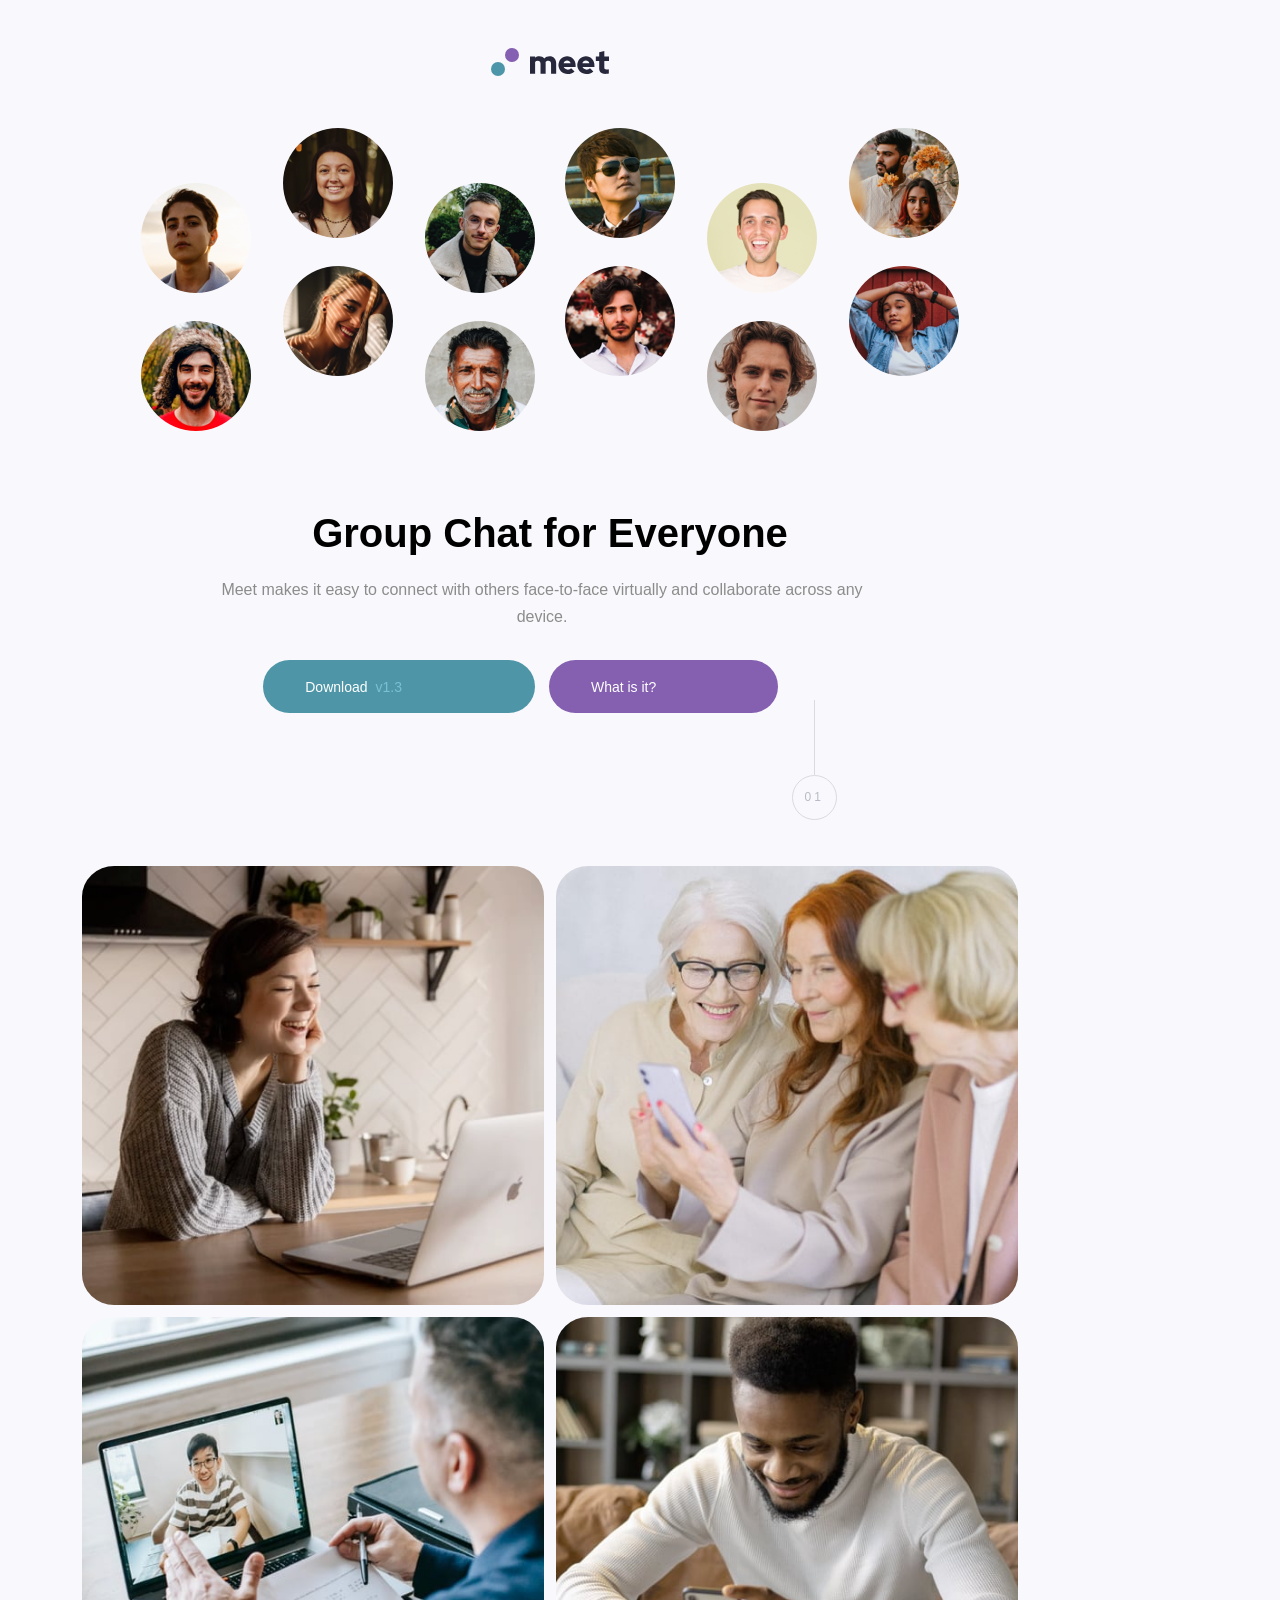
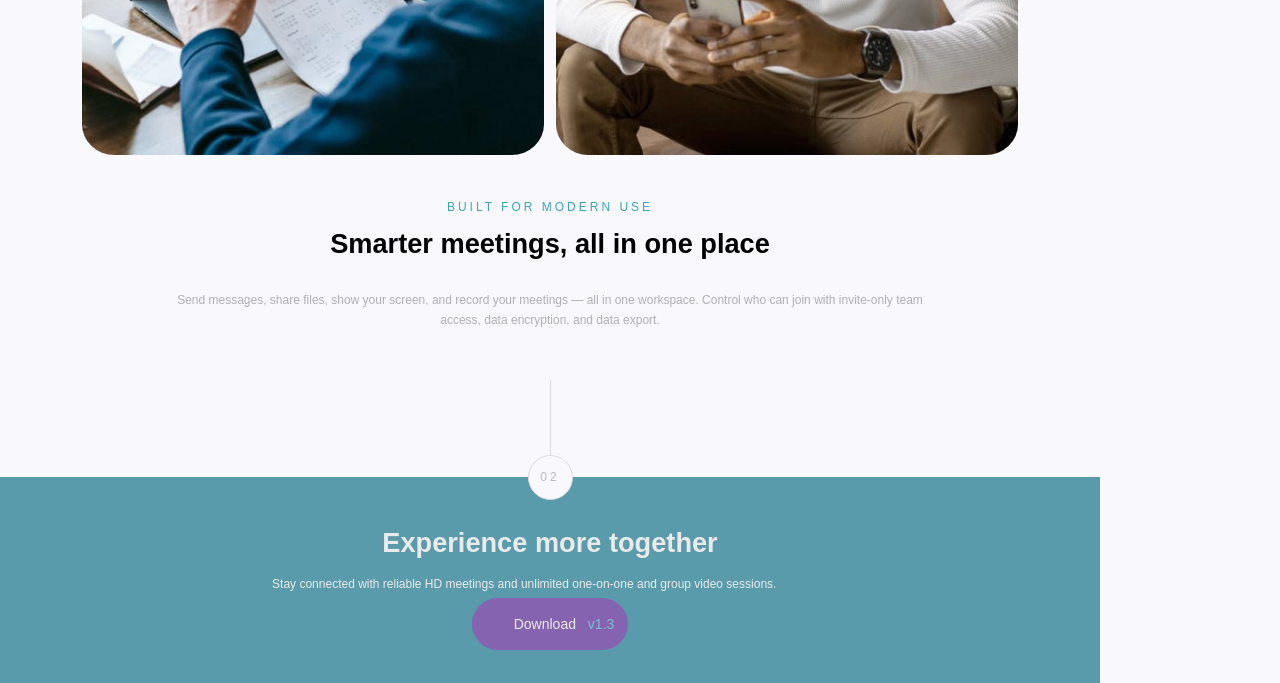
==== index.html @ 3c076b36 "Completed Page 1 of the Tablet design" ====
<!DOCTYPE html>
<html lang="en">
<head>
  <meta charset="UTF-8">
  <meta name="viewport" content="width=device-width, initial-scale=1.0">
  <link rel="icon" type="image/png" sizes="32x32" href="./assets/favicon-32x32.png">
  <link rel="stylesheet" href="style.css">
  <title>Frontend Mentor | Meet landing page</title>
</head>
<body>
  <div class="container">
      <header class="hero">
        <div class="hero-logo">
            <img src="assets/logo.svg"  alt="logo">
        </div>
        <div class="hero-imgs">
          <img src="assets/desktop/image-hero-left.png" class="hero-img" alt="hero">
          <img src="assets/desktop/image-hero-right.png" class="hero-img" alt="hero">
        </div>
      </header>
      <main>
        <section class="page-1">
            <h1 class="page-1-title center-text">Group Chat for Everyone</h1>
            <p class="page-1-text center-text">Meet makes it easy to connect with others face-to-face virtually and collaborate across any device.</p>    
            <div class="btn">
                <a href="#" class="btn-download btn-style">Download<span class="version">v1.3</span></a>
                <a href="#" class="btn-what-is-it btn-style">What is it?</a>
                <div class="vertical-line-align">
                    <div class="vertical-line">
                </div>
                <div>
                    <p class="page-marker center-text page-marker--modify">01</p>
                </div>
            </div>
        </section>
        <section class="page-2">
          <img src="assets/desktop/image-woman-in-videocall.jpg" class="page-2__img" alt="woman videocall">
          <img src="assets/desktop/image-women-videochatting.jpg" class="page-2__img" alt="women videocall">
          <img src="assets/desktop/image-men-in-meeting.jpg" class="page-2__img" alt="men meeting">
          <img src="assets/desktop/image-man-texting.jpg" class="page-2__img" alt="man texting">
          <div class="page-2-ad-text">
              <p>Built for modern use</p>
              <h1 class="page-2__h1--modify center-text">Smarter meetings, all in one place</h1>
              <p class="page-2__p--modify center-text">Send messages, share files, show your screen, and record your meetings — all in one 
                workspace. Control who can join with invite-only team access, data encryption, and data export.</p>
              <div class="vertical-line-align">
                  <div class="vertical-line"></div>
                  <p class="page-marker center-text page-marker--modify page-marker--modify-overlay">02</p>
              </div>
          </div>
        </section>  
        <section class="page-3-style center-text">
          <h1 class="page-3__h1--modify">Experience more together</h1>
          <p class="page-3__p--modify">
            Stay connected with reliable HD meetings and unlimited one-on-one and group video sessions.</p>
          <a href="#" class="page-3__btn-download--modify btn-style">Download <span class="version">v1.3</span></a>
        </section>
      </main>
  </div>
</body>
</html>
---- style.css ----
* {
	 margin: 0;
	 padding: 0;
	 box-sizing: border-box;
 }

 html {
	 font-family: "Arial", sans-serif;
 }

 body {
	 background-color: hsl(260, 33%, 98%);
	 color: hsl(240, 5%, 70%);
 }

 h1 {
	 color: black;
	 font-size: 1.7rem;
 }

 p {
	 font-size: 12px;
	 line-height: 1.7;
	 letter-spacing: 1.2px;
 }

 .container {
	 max-width: 1100px;
 }

  .hero {
	 display: flex;
	 flex-direction: column;
	 align-items: center;
	 gap: 3rem;
  }

 .hero-logo {
	 max-width: 100%;
	 height: auto;
	 display: block;
	 margin-top: 3rem;
 }

 .hero-imgs {
	 display: flex;
	 justify-content: center;
	 gap: 30px;
 }

 .hero-img {
	 width: 60%;
	 height: auto;
 }

 main {
	 display: flex;
	 flex-direction: column;
	 justify-content: space-evenly;
 }

 .page-1 {
	 display: flex;
	 flex-direction: column;
	 justify-content: center;
	 align-items: center;
	 gap: 20px;
 }   

 .page-1-title {
	 width: 55%;
	 padding-top: 35px;
 }

 .page-1-text {
	 width: 78%;
	 padding-left: 10px;
	 text-transform: none;
	 margin: 0;
	 color: hsl(0, 0%, 55%);
	 letter-spacing: 0;
 }

 .page-1 a {
	 color: hsl(0, 0%, 100%);
 }

 .btn {
	 width: 45%;
	 display: flex;
	 flex-direction: column;
 }

 .btn-download {
	 background-color: #4e96a7;
	 margin-bottom: 15px;
 }

 .version {
	 color: #79c0d5;
	 padding-left: 8px;
 }

 .btn-what-is-it {
	 width: 80%;
	 background: #855fb0;
	 /* margin: 0 auto; */
 }

 .vertical-line-align {
	 display: flex;
	 flex-direction: column;
	 justify-content: center;
	 align-items: center;
 }

 .vertical-line {
	 border-left: 1px solid hsl(260, 4%, 86%);
	 height: 75px;
	 margin-top: 40px;
 }

 .page-marker {
	 width: 45px;
	 height: 45px;
	 border: 1px solid hsl(260, 4%, 86%);
	 border-radius: 50%;
	 padding: 11px;
	 margin-top: 0;
	 margin-bottom: 1rem;
 }

 .page-marker--modify {
	 color: hsl(235, 10%, 75%);
 }

 .page-marker--modify-overlay {
	 top: -20px;
	 z-index: 10; 
	 background-color: hsl(255, 40%, 98%);    
 }

 .page-2 {
	 display: flex;
	 flex-direction: row;
	 flex-wrap: wrap;
	 justify-content: center;
	 gap: 12px;
 }

 .page-2__img {
	 width: 42%;
	 height: 42%;
	 border-radius: 7%;
 }

.page-2-ad-text {
	 display: flex;
	 flex-direction: column;
	 justify-content: center;
	 align-items: center;
	 gap: 10px;
}

.page-2__h1--modify, .page-3__h1--modify {
    width: 80%;
    font-weight: 900;
    text-transform: none;
    letter-spacing: 0;
}

 .page-2, p {
	 margin-top: 30px;
	 letter-spacing: 3px;
	 text-transform: uppercase;
	 color: hsl(194, 52%, 50%);
 }

 .page-2__p--modify {
	 width: 80%;
	 margin-top: 20px;
	 color: hsl(240, 5%, 70%);
	 letter-spacing: 0;
	 text-transform: none;
 }

 .page-3-style {
	 background-color: hsl(192, 33%, 51%);
	 color: hsl(260, 4%, 86%);
     padding: 50px 35px;
	 margin-top: -39px;
	 position: relative;
 }

 .page-3__h1--modify, .page-3__p--modify {
	 color: hsl(260, 4%, 92%);
 }

 .page-3__h1--modify {
    width: 100%;
 }

 .page-3__p--modify {
    margin-top: 0;
    width: 95%;
    text-transform: none;
    letter-spacing: 0;
    padding-top: 15px;
    padding-bottom: 20px;
 }

 .page-3__btn-download--modify {
	 width: 49%;
	 background-color: hsl(267, 33%, 54%);
	 margin-bottom: 40px;
	 color: hsl(260, 4%, 92%);
	 font-size: .60rem;
     padding: 8px 14px;
}


/*Utility class for centering text.*/

.center-text {
    text-align: center;
}


/*Utility class for styling the button.*/

.btn-style {
    padding-left: 3em;
    padding-top: 1.3em;
    padding-bottom: 1.3em;
    text-decoration: none;
    border-radius: 999em;
    font-size: .6rem;
}

/*Media Queries*/

@media (min-width: 780px) {
    .page-1 {
        
    }

    .page-1-title {
        font-size: 2.5rem;
        padding-top: 80px;
    }

    .page-1-text {
        font-size: 16px;
        padding-left: 6rem;
        padding-right: 7rem;
    }

    .btn {
        flex-direction: row;
        align-items: flex-start;
        gap: 14px;
        justify-content: center;
        padding-top: 10px;
        width: 65%;
    }

    .btn-download {
        width: 38%;
    }

    .btn-what-is-it {
        width: 32%;
    }

    .btn-style {
        font-size: 14px;
        padding-right: 14px;
    }

    

}
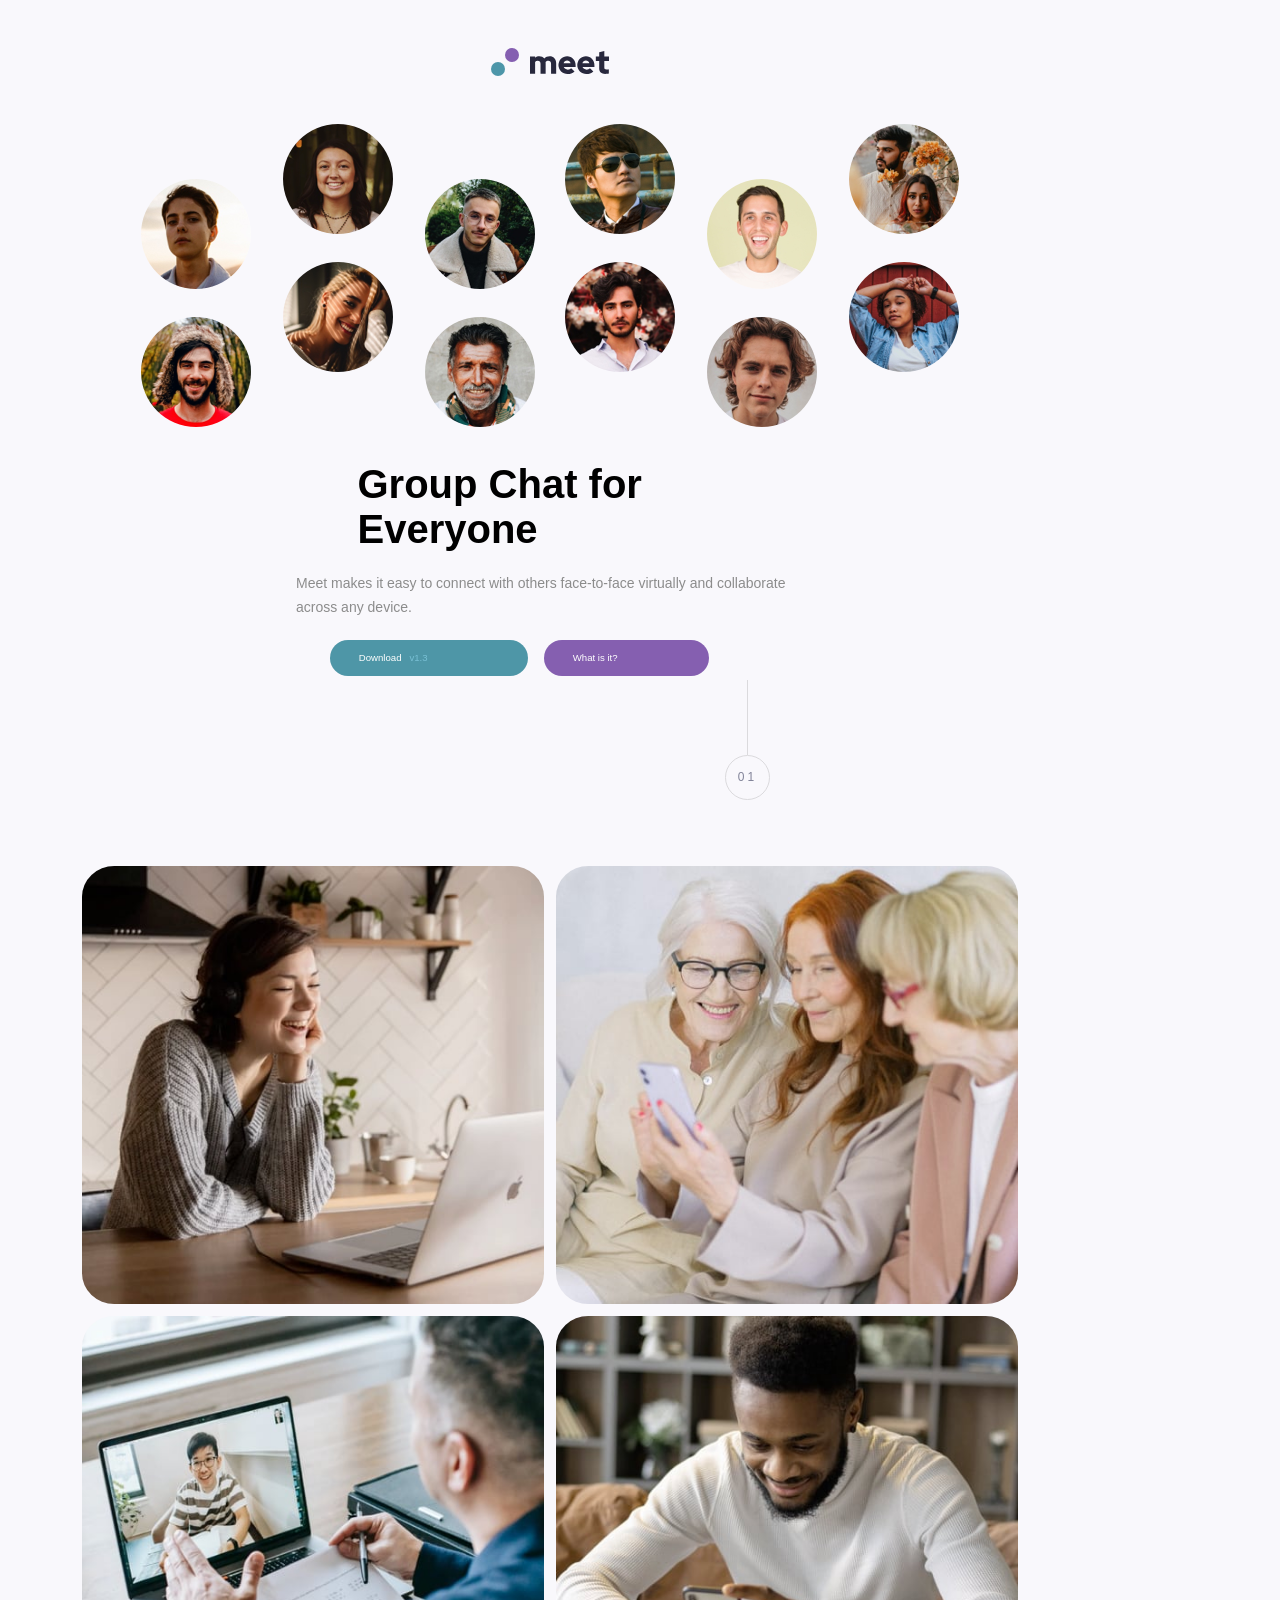
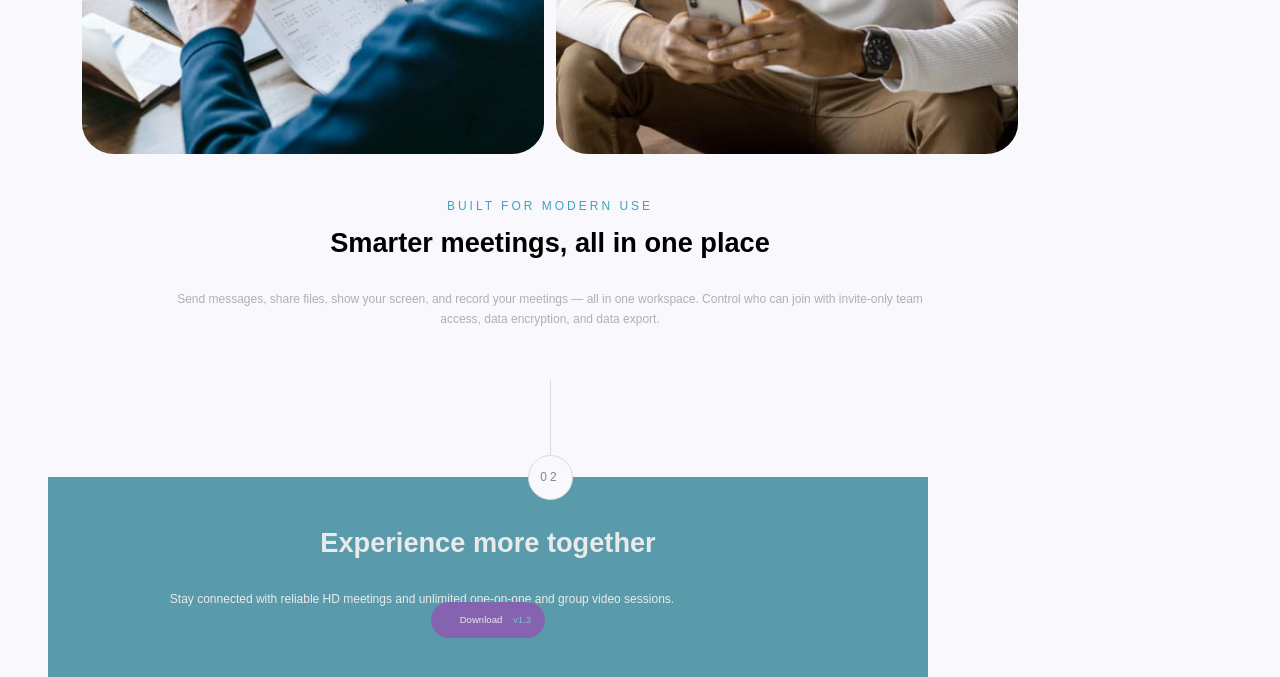
==== commit d095b96e: "Rename index-grid-version.html to index.html" ====
--- a/index.html
+++ b/index.html
@@ -4,7 +4,7 @@
   <meta charset="UTF-8">
   <meta name="viewport" content="width=device-width, initial-scale=1.0">
   <link rel="icon" type="image/png" sizes="32x32" href="./assets/favicon-32x32.png">
-  <link rel="stylesheet" href="style.css">
+  <link rel="stylesheet" href="style-grid-version.css">
   <title>Frontend Mentor | Meet landing page</title>
 </head>
 <body>
@@ -20,17 +20,18 @@
       </header>
       <main>
         <section class="page-1">
-            <h1 class="page-1-title center-text">Group Chat for Everyone</h1>
-            <p class="page-1-text center-text">Meet makes it easy to connect with others face-to-face virtually and collaborate across any device.</p>    
+            <h1 class="page-1-title">Group Chat for Everyone</h1>
+            <p class="page-1-text">Meet makes it easy to connect with others face-to-face virtually and collaborate across any device.</p>    
             <div class="btn">
                 <a href="#" class="btn-download btn-style">Download<span class="version">v1.3</span></a>
                 <a href="#" class="btn-what-is-it btn-style">What is it?</a>
                 <div class="vertical-line-align">
                     <div class="vertical-line">
+                    
                 </div>
-                <div>
+                <div> 
                     <p class="page-marker center-text page-marker--modify">01</p>
-                </div>
+                </div> 
             </div>
         </section>
         <section class="page-2">
@@ -58,4 +59,4 @@
       </main>
   </div>
 </body>
-</html>+</html>
--- a/style-grid-version.css
+++ b/style-grid-version.css
@@ -0,0 +1,309 @@
+* {
+  margin: 0;
+  padding: 0;
+  box-sizing: border-box;
+}
+
+html {
+  font-family: "Arial", sans-serif;
+}
+
+body {
+  height: 100%;
+  background-color: hsl(260, 33%, 98%);
+  color: hsl(240, 5%, 70%);
+}
+
+h1 {
+  color: black;
+  font-size: 1.7rem;
+}
+
+p {
+  font-size: 12px;
+  line-height: 1.7;
+  letter-spacing: 1.2px;
+}
+
+.container {
+  max-width: 1100px;
+}
+
+.hero {
+  display: flex;
+  flex-direction: column;
+  align-items: center;
+  gap: 3rem;
+}
+
+.hero-logo {
+  max-width: 100%;
+  height: auto;
+  display: block;
+  margin-top: 3rem;
+}
+
+.hero-imgs {
+  display: flex;
+  justify-content: center;
+  gap: 30px;
+}
+
+.hero-img {
+  width: 60%;
+  height: auto;
+}
+
+main {
+  display: flex;
+  flex-direction: column;
+  justify-content: space-evenly;
+}
+
+.page-1 {
+  display: flex;
+  flex-direction: column;
+  justify-content: center;
+  align-items: center;
+  gap: 20px;
+}
+
+.page-1-title {
+  width: 55%;
+  padding-top: 35px;
+}
+
+.page-1-text {
+  width: 78%;
+  padding-left: 10px;
+  text-transform: none;
+  margin: 0;
+  color: hsl(0, 0%, 55%);
+  letter-spacing: 0;
+}
+
+.page-1 a {
+  color: hsl(0, 0%, 100%);
+}
+
+.btn {
+  width: 45%;
+  display: flex;
+  flex-direction: column;
+}
+
+.btn-download {
+  background-color: #4e96a7;
+  margin-bottom: 15px;
+}
+
+.version {
+  color: #79c0d5;
+  padding-left: 8px;
+}
+
+.btn-what-is-it {
+  width: 80%;
+  background: #855fb0;
+}
+
+.vertical-line-align {
+  display: flex;
+  flex-direction: column;
+  justify-content: center;
+  align-items: center;
+}
+
+.vertical-line {
+  border-left: 1px solid hsl(260, 4%, 86%);
+  height: 75px;
+  margin-top: 40px;
+}
+
+.page-marker {
+  width: 45px;
+  height: 45px;
+  border: 1px solid hsl(260, 4%, 86%);
+  border-radius: 50%;
+  padding: 11px;
+  margin-top: 0;
+  margin-bottom: 1rem;
+}
+
+.page-marker--modify {
+  color: hsl(235, 10%, 55%);
+}
+
+.page-marker--modify-overlay {
+  top: -20px;
+  z-index: 10;
+  background-color: hsl(255, 40%, 98%);
+}
+
+.page-2 {
+  display: flex;
+  flex-direction: row;
+  flex-wrap: wrap;
+  justify-content: center;
+  gap: 12px;
+  min-height: 30vh;
+}
+
+.page-2__img {
+  width: 42%;
+  height: 42%;
+  border-radius: 7%;
+}
+
+.page-2-ad-text {
+  display: flex;
+  flex-direction: column;
+  justify-content: center;
+  align-items: center;
+  gap: 10px;
+}
+
+.page-2__h1--modify,
+.page-3__h1--modify {
+  width: 80%;
+  font-weight: 900;
+  text-transform: none;
+  letter-spacing: 0;
+}
+
+.page-2,
+p {
+  margin-top: 30px;
+  letter-spacing: 3px;
+  text-transform: uppercase;
+  color: hsl(194, 52%, 50%);
+}
+
+.page-2__p--modify {
+  width: 80%;
+  margin-top: 20px;
+  color: hsl(240, 5%, 70%);
+  letter-spacing: 0;
+  text-transform: none;
+}
+
+.page-3-style {
+  background-color: hsl(192, 33%, 51%);
+  color: hsl(260, 4%, 86%);
+  padding: 50px 35px;
+  margin-top: -39px;
+  margin-left: 48px;
+  position: relative;
+  width: 80%;
+  min-height: 12vh;
+}
+
+.page-3__h1--modify,
+.page-3__p--modify {
+  color: hsl(260, 4%, 92%);
+}
+
+.page-3__h1--modify {
+  width: 100%;
+}
+
+.page-3__p--modify {
+  margin-top: 0;
+  width: 80%;
+  text-transform: none;
+  letter-spacing: 0;
+  padding-left: 30px;
+  padding-top: 30px;
+
+}
+
+.page-3__btn-download--modify {
+  width: 49%;
+  background-color: hsl(267, 33%, 54%);
+  margin-bottom: 40px;
+  color: hsl(260, 4%, 92%);
+  font-size: .60rem;
+  padding: 8px 14px;
+}
+
+/*Utility class for centering text.*/
+
+.center-text {
+  text-align: center;
+}
+
+/*Utility class for styling the button.*/
+
+.btn-style {
+  padding-left: 3em;
+  padding-top: 1.3em;
+  padding-bottom: 1.3em;
+  text-decoration: none;
+  border-radius: 999em;
+  font-size: .6rem;
+}
+
+/*Media Queries*/
+
+@media (min-width: 708px) {
+  header {
+    display: grid;
+    grid-template-columns: 1fr;
+    grid-template-rows: 1fr 1fr;
+  }
+
+  .hero-logo {
+    display: flex;
+    align-items: center;
+    justify-content: center;
+  }
+
+  /* .hero-imgs { */
+    display: flex;
+    justify-content: center;
+    overflow: hidden;
+  }
+
+  .page-1 {
+    display: grid;
+    grid-template-columns: 1fr;
+    grid-template-rows: auto auto auto auto;
+    place-items: center;
+  }
+
+  .page-1-title {
+    width: 35%;
+    font-size: 2.5rem;
+  }
+
+  .page-1-text {
+    width: 48%;
+    place-self: center;
+    font-size: 14px;
+  }
+
+  .btn {
+    width: 100%;
+    display: flex;
+    flex-direction: row;
+    /* flex-wrap: wrap; */
+    justify-content: center;
+    align-items: flex-start;
+    gap: 16px;
+  }
+
+  .btn-download {
+    width: 18%;
+  }
+
+  .btn-what-is-it {
+    width: 15%;
+    align-items: flex-start;
+  }
+
+  .vertical-line-align {
+    
+  }
+
+
+}
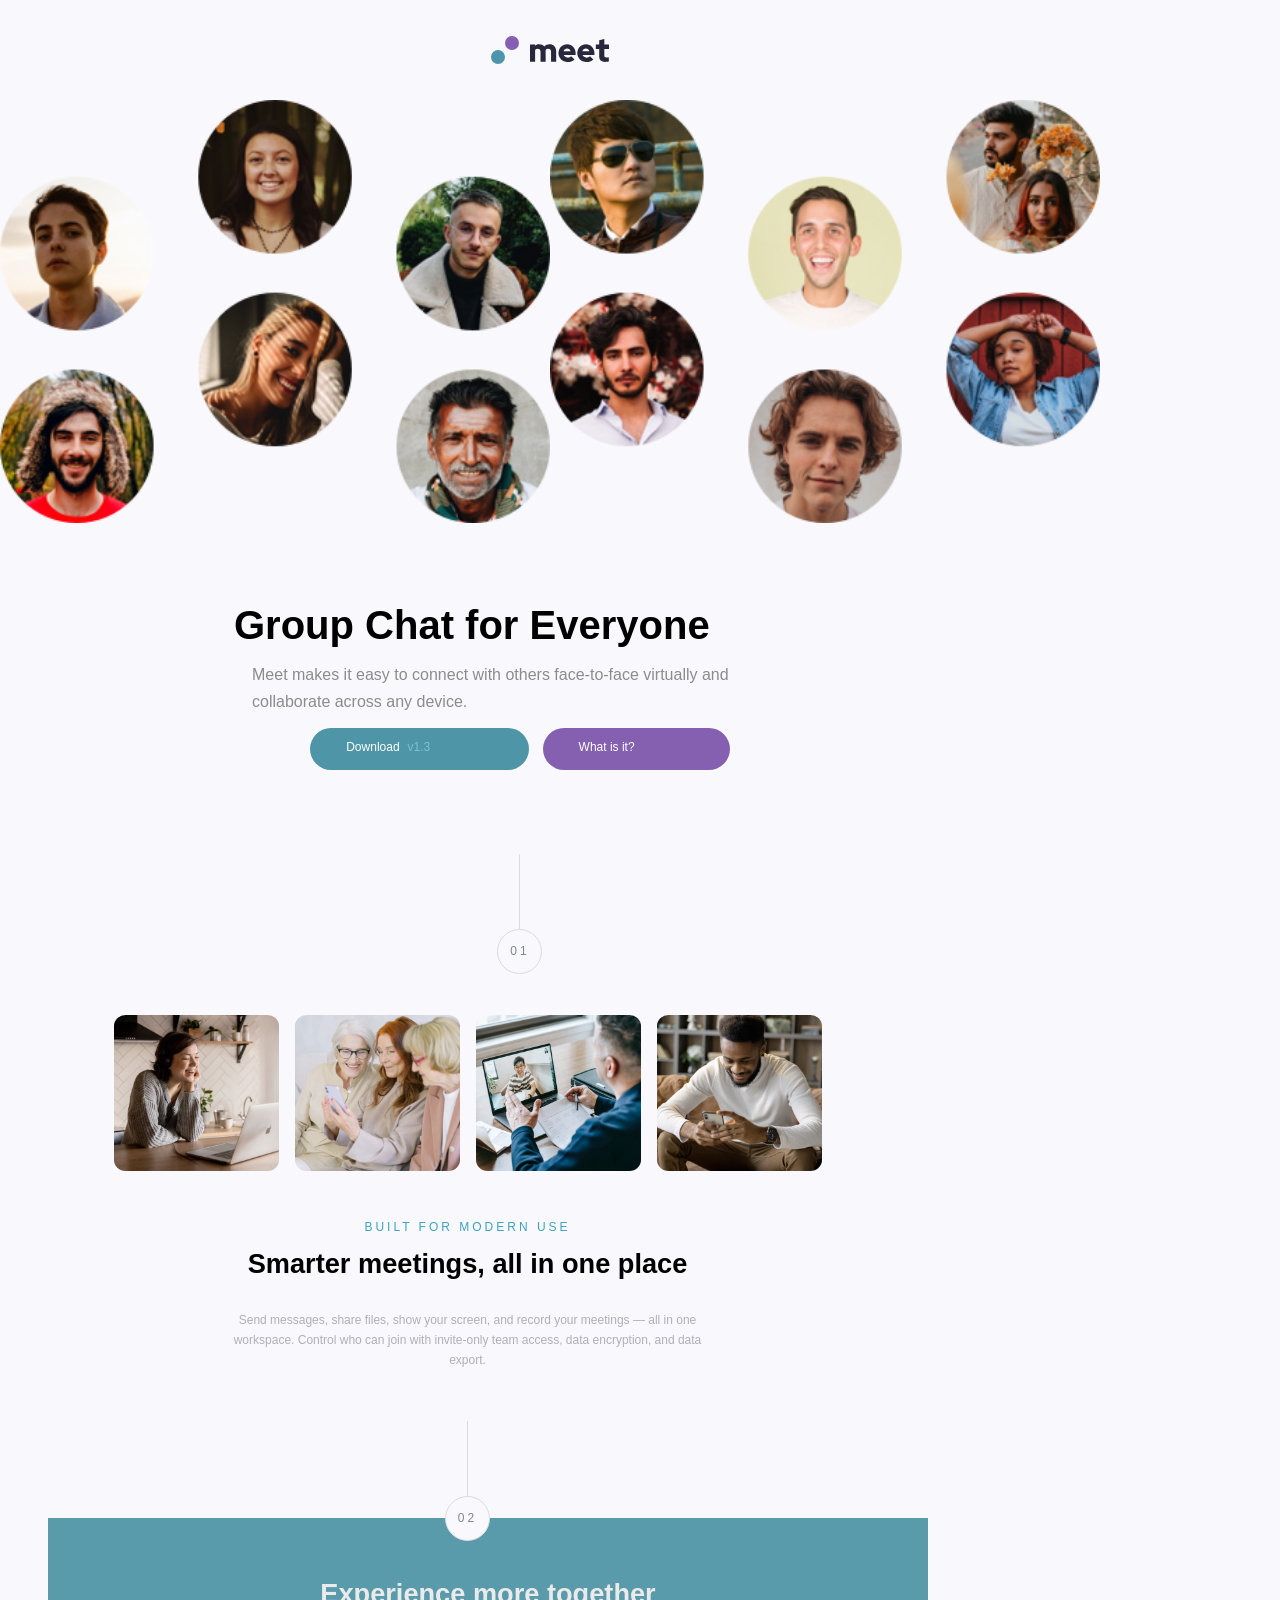
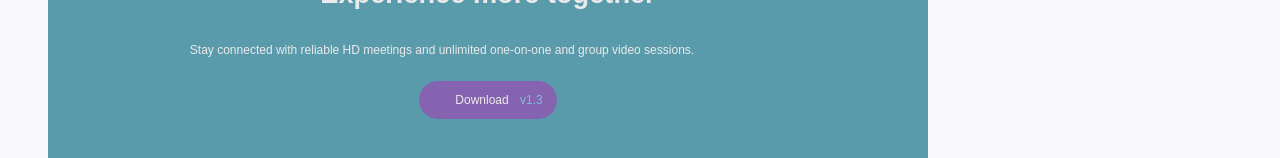
==== commit b614ef51: "Changed the link to style.css" ====
--- a/index.html
+++ b/index.html
@@ -4,7 +4,7 @@
   <meta charset="UTF-8">
   <meta name="viewport" content="width=device-width, initial-scale=1.0">
   <link rel="icon" type="image/png" sizes="32x32" href="./assets/favicon-32x32.png">
-  <link rel="stylesheet" href="style-grid-version.css">
+  <link rel="stylesheet" href="style.css">
   <title>Frontend Mentor | Meet landing page</title>
 </head>
 <body>
--- a/style.css
+++ b/style.css
@@ -0,0 +1,329 @@
+* {
+  margin: 0;
+  padding: 0;
+  box-sizing: border-box;
+}
+
+html {
+  font-family: "Arial", sans-serif;
+}
+
+body {
+  height: 100%;
+  background-color: hsl(260, 33%, 98%);
+  color: hsl(240, 5%, 70%);
+}
+
+h1 {
+  color: black;
+  font-size: 1.7rem;
+}
+
+p {
+  font-size: 12px;
+  line-height: 1.7;
+  letter-spacing: 1.2px;
+}
+
+.container {
+  max-width: 1100px;
+}
+
+.hero {
+  display: grid;
+  grid-template-columns: 1fr;
+  grid-template-rows: 6.25rem auto;
+}
+
+.hero-logo {
+  display: flex;
+  justify-content: space-around;
+  align-items: center;
+}
+
+.hero-imgs {
+  display: flex;
+  justify-content: center;
+}  
+
+.hero-img {
+  width: 60%;
+  height: auto;
+}
+
+.page-1 {
+  display: grid;
+  grid-template-columns: 1fr;
+  grid-template-rows: 125px 80px auto;
+  place-items: center;
+} 
+
+.page-1-title {
+  width: 55%;
+}
+
+.page-1-text {
+  text-transform: none;
+  margin: 0;
+  color: hsl(0, 0%, 55%);
+  letter-spacing: 0;
+  width: 70%;
+}
+
+.btn {
+  width: 45%;
+  display: flex;
+  flex-direction: column;
+  align-items: center;
+  gap: 16px;
+}
+
+.btn a {
+  color: hsl(0, 0%, 100%);
+}
+
+.btn-download {
+  width: 75%;
+  background-color: #4e96a7;
+}
+
+.version {
+  color: #79c0d5;
+  padding-left: 8px;
+}
+
+.btn-what-is-it {
+  width: 62%;
+  background: #855fb0;
+} 
+
+.vertical-line-align {
+  display: flex;
+  flex-direction: column;
+  justify-content: center;
+  align-items: center;
+}
+
+.vertical-line {
+  border-left: 1px solid hsl(260, 4%, 86%);
+  height: 75px;
+  margin-top: 40px;
+}
+
+.page-marker {
+  width: 45px;
+  height: 45px;
+  border: 1px solid hsl(260, 4%, 86%);
+  border-radius: 50%;
+  padding: 11px;
+  margin-top: 0;
+  margin-bottom: 1rem;
+}
+
+.page-marker--modify {
+  color: hsl(235, 10%, 55%);
+}
+
+.page-marker--modify-overlay {
+  top: -20px;
+  z-index: 10;
+  background-color: hsl(255, 40%, 98%);
+}
+
+.page-2 {
+  display: flex;
+  flex-direction: row;
+  flex-wrap: wrap;
+  justify-content: center;
+  gap: 12px;
+  min-height: 30vh;
+}
+
+.page-2__img {
+  width: 42%;
+  height: 42%;
+  border-radius: 7%;
+}
+
+.page-2-ad-text {
+  display: flex;
+  flex-direction: column;
+  justify-content: center;
+  align-items: center;
+  gap: 10px;
+}
+
+.page-2__h1--modify,
+.page-3__h1--modify {
+  width: 80%;
+  font-weight: 900;
+  text-transform: none;
+  letter-spacing: 0;
+}
+
+.page-2,
+p {
+  margin-top: 30px;
+  letter-spacing: 3px;
+  text-transform: uppercase;
+  color: hsl(194, 52%, 50%);
+}
+
+.page-2__p--modify {
+  width: 80%;
+  margin-top: 20px;
+  color: hsl(240, 5%, 70%);
+  letter-spacing: 0;
+  text-transform: none;
+}
+
+.page-3-style {
+  background-color: hsl(192, 33%, 51%);
+  color: hsl(260, 4%, 86%);
+  padding: 50px 35px;
+  margin-top: -39px;
+  margin-left: 48px;
+  position: relative;
+  width: 80%;
+  min-height: 12vh;
+}
+
+.page-3__h1--modify,
+.page-3__p--modify {
+  color: hsl(260, 4%, 92%);
+}
+
+.page-3__h1--modify {
+  width: 100%;
+}
+
+.page-3__p--modify {
+  margin-top: 0;
+  width: 80%;
+  text-transform: none;
+  letter-spacing: 0;
+  padding-left: 30px;
+  padding-top: 30px;
+
+}
+
+.page-3__btn-download--modify {
+  width: 49%;
+  background-color: hsl(267, 33%, 54%);
+  margin-bottom: 40px;
+  color: hsl(260, 4%, 92%);
+  font-size: .60rem;
+  padding: 8px 14px;
+}
+
+/*Utility class for centering text.*/
+
+.center-text {
+  text-align: center;
+}
+
+/*Utility class for styling the button.*/
+
+.btn-style {
+  padding-left: 3em;
+  padding-top: 1.3em;
+  padding-bottom: 1.3em;
+  text-decoration: none;
+  border-radius: 999em;
+  font-size: .6rem;
+}
+
+/*Media Queries*/
+
+@media (min-width: 780px) {
+  .page-1 {
+    margin-right: 60px;
+  }
+
+  .page-1-title {
+    font-size: 2.5rem;
+    padding-top: 80px;
+  }
+
+  .page-1-text {
+    font-size: 16px;
+    padding-left: 6rem;
+    padding-right: 7rem;
+  }
+
+  .btn {
+    flex-direction: row;
+    align-items: flex-start;
+    gap: 14px;
+    justify-content: center;
+    flex-wrap: wrap;
+    width: 60%;
+    min-height: 25vh;
+  }
+
+  .btn-download {
+    width: 35%;
+  }
+
+  .btn-what-is-it {
+    width: 30%;
+  }
+
+  .btn-style {
+    font-size: 12px;
+    padding-top: 12px;
+    /* padding-left: 18px; */
+    /* padding-right: 10px; */
+  }
+
+  .page-1 .vertical-line-align {
+    display: flex;
+    flex-direction: column;
+    justify-content: center;
+    align-self: center;
+    width: 60%;
+    margin-bottom: 100px;
+  }
+
+  .page-2 {
+    display: flex;
+    flex-direction: row;
+    justify-content: center;
+    flex-wrap: wrap;
+    width: 75%;
+    margin: auto;
+    margin-left: 55px;
+    margin-top: -75px;
+    gap: 16px;
+  }
+
+  .page-2__img {
+    width: 20%;
+    height: 20%;
+    border-radius: 7%;
+  }
+
+  .page-2-ad-text {
+    width: 75%;
+    min-height: 25vh;
+  }
+
+  .page-3__h1--modify {
+    padding-top: 10px;
+  }
+
+  .page-3__p--modify {
+    padding-left: 70px;
+    padding-bottom: 30px;
+  }
+
+  .page-3__btn-download--modify {
+    background-color: hsl(267, 33%, 54%);
+    color: hsl(260, 4%, 92%);
+    padding-bottom: 12px;
+  }
+
+  .btn-style {
+    margin-bottom: 30px;
+  }
+}
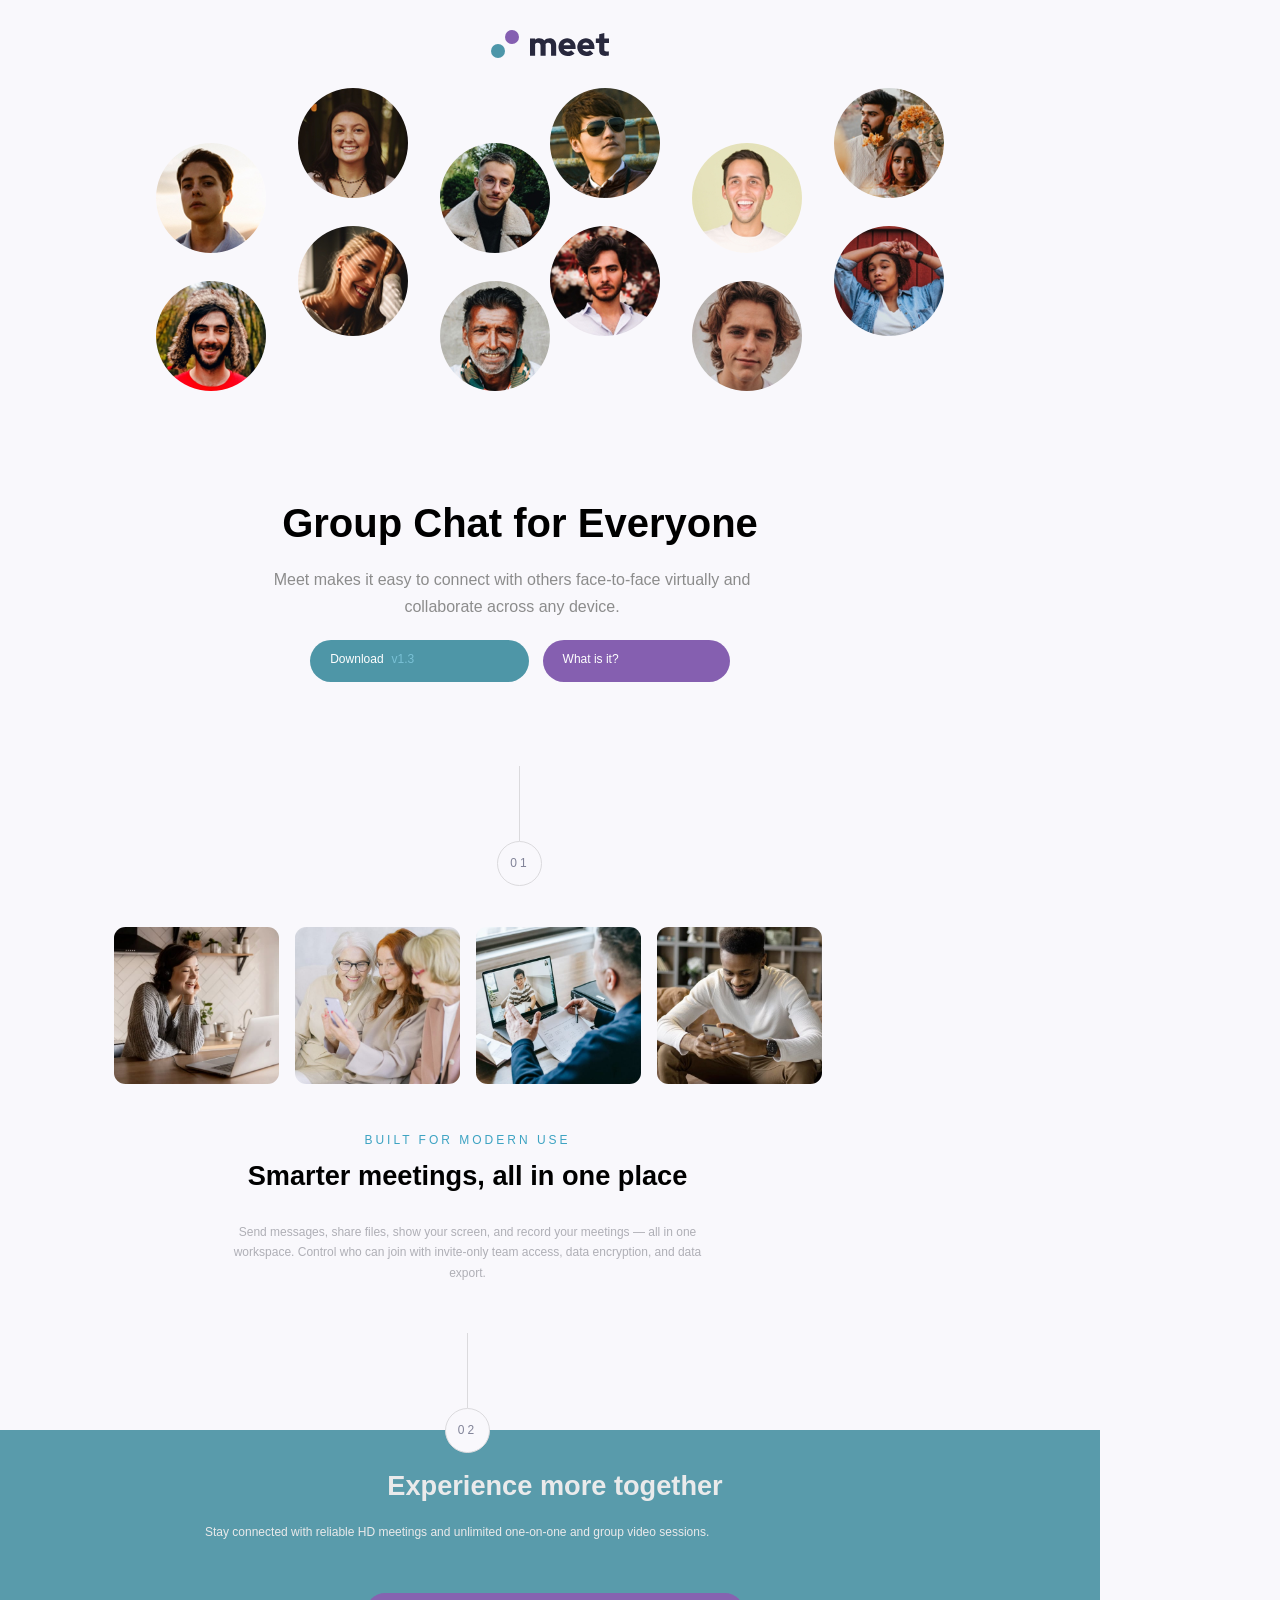
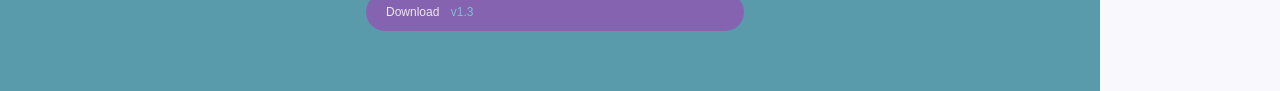
==== commit ecad0040: "Revision to the hero and page-1 divs for review" ====
--- a/index.html
+++ b/index.html
@@ -10,7 +10,7 @@
 <body>
   <div class="container">
       <header class="hero">
-        <div class="hero-logo">
+        <div class="hero-logo margin-top">
             <img src="assets/logo.svg"  alt="logo">
         </div>
         <div class="hero-imgs">
@@ -20,14 +20,13 @@
       </header>
       <main>
         <section class="page-1">
-            <h1 class="page-1-title">Group Chat for Everyone</h1>
-            <p class="page-1-text">Meet makes it easy to connect with others face-to-face virtually and collaborate across any device.</p>    
+            <h1 class="page-1-title center-text margin-top">Group Chat for Everyone</h1>
+            <p class="page-1-text center-text">Meet makes it easy to connect with others face-to-face virtually and collaborate across any device.</p>    
             <div class="btn">
                 <a href="#" class="btn-download btn-style">Download<span class="version">v1.3</span></a>
                 <a href="#" class="btn-what-is-it btn-style">What is it?</a>
                 <div class="vertical-line-align">
                     <div class="vertical-line">
-                    
                 </div>
                 <div> 
                     <p class="page-marker center-text page-marker--modify">01</p>
@@ -50,11 +49,12 @@
               </div>
           </div>
         </section>  
-        <section class="page-3-style center-text">
-          <h1 class="page-3__h1--modify">Experience more together</h1>
-          <p class="page-3__p--modify">
-            Stay connected with reliable HD meetings and unlimited one-on-one and group video sessions.</p>
-          <a href="#" class="page-3__btn-download--modify btn-style">Download <span class="version">v1.3</span></a>
+        <section class="page-3 page-3-style">
+          <h1 class="page-3__h1--modify center-text">Experience more together</h1>
+          <p class="page-3__p--modify align-self-center">
+            Stay connected with reliable HD meetings and unlimited one-on-one and group video sessions.
+          </p>
+          <a href="#" class="page-3__btn-download--modify btn-style align-self-center">Download <span class="version">v1.3</span></a>
         </section>
       </main>
   </div>
--- a/style.css
+++ b/style.css
@@ -30,19 +30,27 @@
 }
 
 .hero {
-  display: grid;
+  display: flex;
+  flex-direction: column;
+  justify-content: center;
+  align-items: center;
+  gap: 30px;
+
+  /* display: grid;
   grid-template-columns: 1fr;
-  grid-template-rows: 6.25rem auto;
+  grid-template-rows: 6.25rem auto; */
 }
 
 .hero-logo {
   display: flex;
+  flex-direction: row;
   justify-content: space-around;
-  align-items: center;
+  align-items: baseline;
 }
 
 .hero-imgs {
   display: flex;
+  flex-direction: row;
   justify-content: center;
 }  
 
@@ -52,10 +60,11 @@
 }
 
 .page-1 {
-  display: grid;
-  grid-template-columns: 1fr;
-  grid-template-rows: 125px 80px auto;
-  place-items: center;
+  display: flex;
+  flex-direction: column;
+  justify-content: center;
+  align-items: center;
+  gap: 20px;
 } 
 
 .page-1-title {
@@ -71,7 +80,7 @@
 }
 
 .btn {
-  width: 45%;
+  width: 50%;
   display: flex;
   flex-direction: column;
   align-items: center;
@@ -177,15 +186,18 @@
   text-transform: none;
 }
 
+.page-3 {
+  display: flex;
+  flex-direction: column;
+  gap: 20px;
+}
+
 .page-3-style {
   background-color: hsl(192, 33%, 51%);
   color: hsl(260, 4%, 86%);
-  padding: 50px 35px;
+  padding: 30px 20px 30px 30px;
   margin-top: -39px;
-  margin-left: 48px;
   position: relative;
-  width: 80%;
-  min-height: 12vh;
 }
 
 .page-3__h1--modify,
@@ -199,33 +211,38 @@
 
 .page-3__p--modify {
   margin-top: 0;
+  padding-left: 26px;
   width: 80%;
   text-transform: none;
   letter-spacing: 0;
-  padding-left: 30px;
-  padding-top: 30px;
-
 }
 
 .page-3__btn-download--modify {
-  width: 49%;
+  width: 36%;
   background-color: hsl(267, 33%, 54%);
-  margin-bottom: 40px;
   color: hsl(260, 4%, 92%);
   font-size: .60rem;
   padding: 8px 14px;
 }
 
+/* Utility class align-self: center */
+.align-self-center {
+  align-self: center;
+}
+
 /*Utility class for centering text.*/
-
 .center-text {
   text-align: center;
 }
 
+/* Utility class for setting a consistent top margin. */
+.margin-top {
+  margin-top: 30px;
+}
+
 /*Utility class for styling the button.*/
-
 .btn-style {
-  padding-left: 3em;
+  padding-left: 20px;
   padding-top: 1.3em;
   padding-bottom: 1.3em;
   text-decoration: none;
@@ -234,7 +251,6 @@
 }
 
 /*Media Queries*/
-
 @media (min-width: 780px) {
   .page-1 {
     margin-right: 60px;
@@ -249,6 +265,12 @@
     font-size: 16px;
     padding-left: 6rem;
     padding-right: 7rem;
+  }
+
+  button {
+    border: none;
+    outline: none;
+    box-shadow: none;
   }
 
   .btn {
@@ -272,8 +294,6 @@
   .btn-style {
     font-size: 12px;
     padding-top: 12px;
-    /* padding-left: 18px; */
-    /* padding-right: 10px; */
   }
 
   .page-1 .vertical-line-align {
@@ -321,6 +341,7 @@
     background-color: hsl(267, 33%, 54%);
     color: hsl(260, 4%, 92%);
     padding-bottom: 12px;
+    outline: none;
   }
 
   .btn-style {
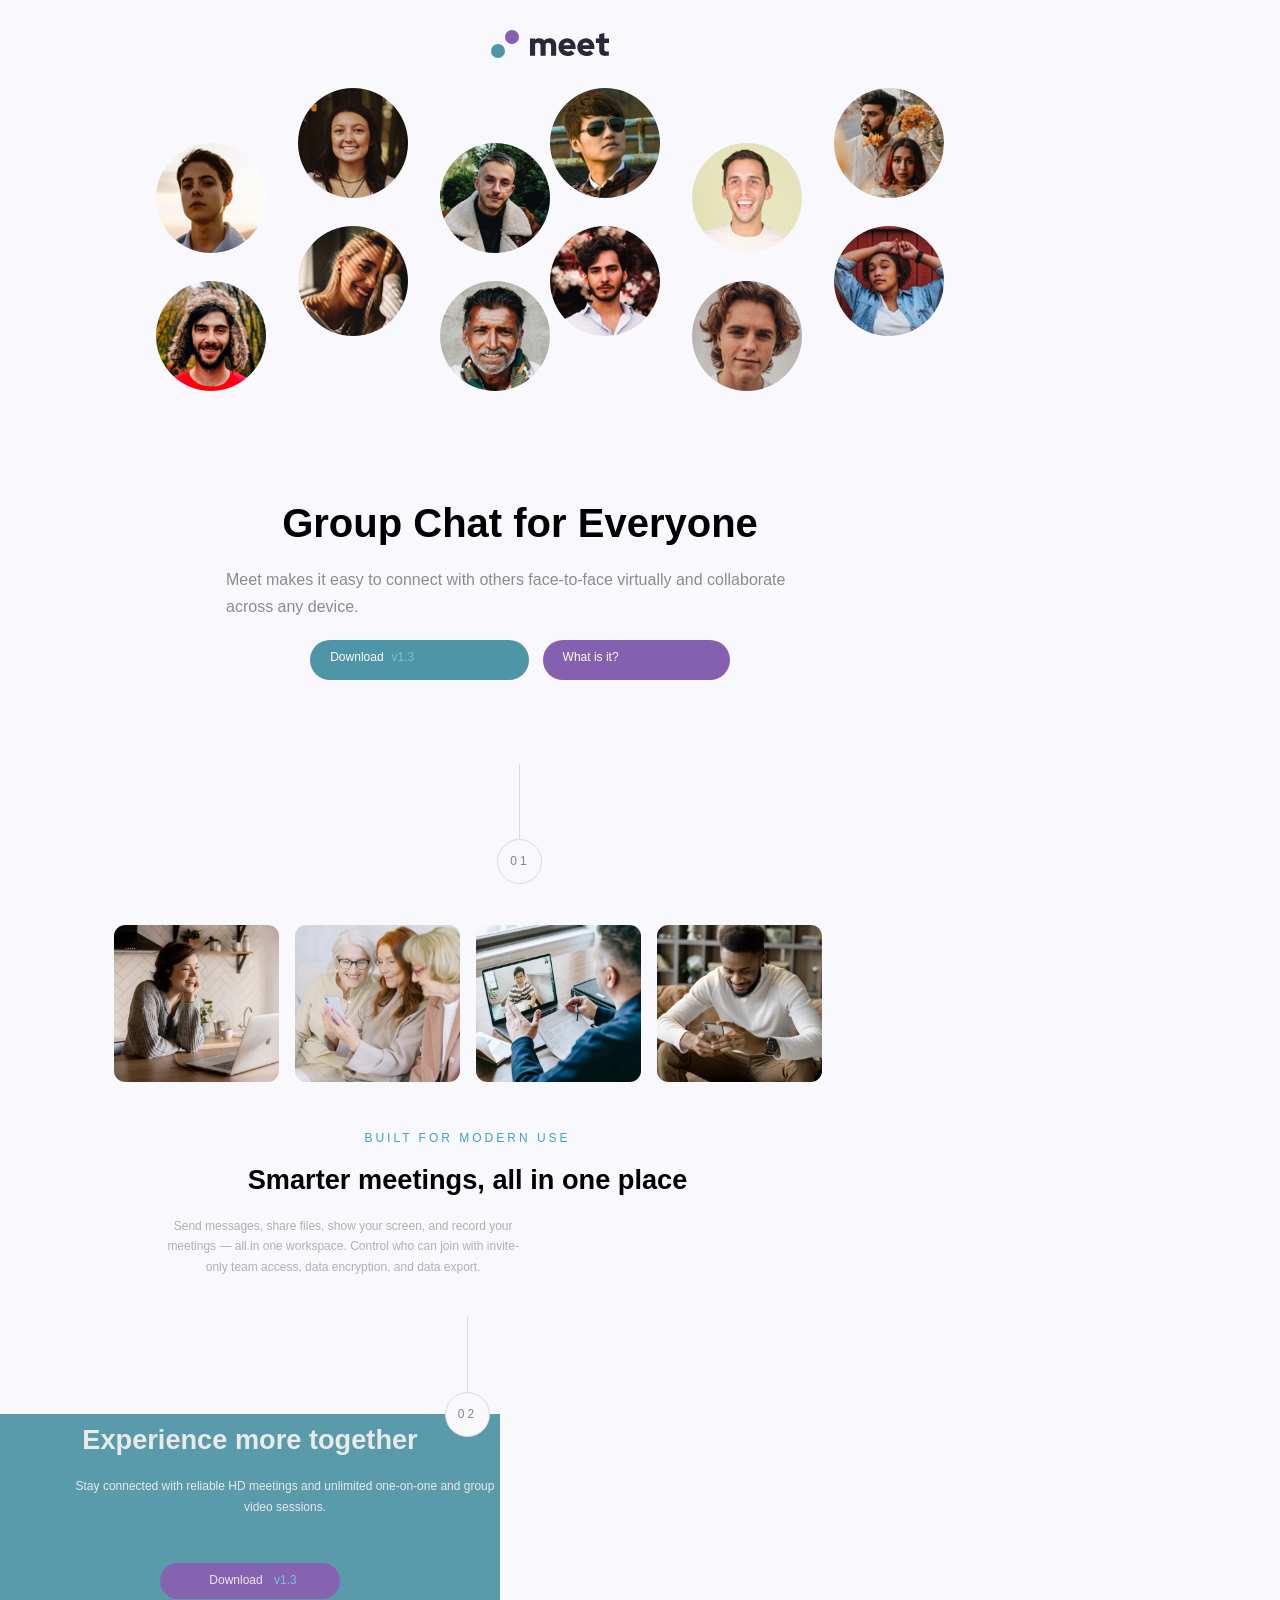
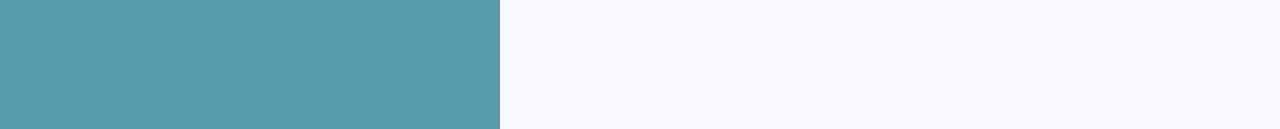
==== commit a9db3d25: "Revision to the mobile design for chatGpt review" ====
--- a/index.html
+++ b/index.html
@@ -20,8 +20,8 @@
       </header>
       <main>
         <section class="page-1">
-            <h1 class="page-1-title center-text margin-top">Group Chat for Everyone</h1>
-            <p class="page-1-text center-text">Meet makes it easy to connect with others face-to-face virtually and collaborate across any device.</p>    
+            <h1 class="page-1-title margin-top">Group Chat for Everyone</h1>
+            <p class="page-1-text">Meet makes it easy to connect with others face-to-face virtually and collaborate across any device.</p>    
             <div class="btn">
                 <a href="#" class="btn-download btn-style">Download<span class="version">v1.3</span></a>
                 <a href="#" class="btn-what-is-it btn-style">What is it?</a>
@@ -38,23 +38,23 @@
           <img src="assets/desktop/image-women-videochatting.jpg" class="page-2__img" alt="women videocall">
           <img src="assets/desktop/image-men-in-meeting.jpg" class="page-2__img" alt="men meeting">
           <img src="assets/desktop/image-man-texting.jpg" class="page-2__img" alt="man texting">
-          <div class="page-2-ad-text">
+          <div class="page-2-ad-text center-text">
               <p>Built for modern use</p>
-              <h1 class="page-2__h1--modify center-text">Smarter meetings, all in one place</h1>
-              <p class="page-2__p--modify center-text">Send messages, share files, show your screen, and record your meetings — all in one 
+              <h1 class="page-2__h1--modify">Smarter meetings, all in one place</h1>
+              <p class="page-2__p--modify">Send messages, share files, show your screen, and record your meetings — all in one 
                 workspace. Control who can join with invite-only team access, data encryption, and data export.</p>
               <div class="vertical-line-align">
                   <div class="vertical-line"></div>
-                  <p class="page-marker center-text page-marker--modify page-marker--modify-overlay">02</p>
+                  <p class="page-marker page-marker--modify page-marker--modify-overlay">02</p>
               </div>
           </div>
         </section>  
-        <section class="page-3 page-3-style">
-          <h1 class="page-3__h1--modify center-text">Experience more together</h1>
-          <p class="page-3__p--modify align-self-center">
+        <section class="page-3 page-3-style center-text">
+          <h1 class="page-3__h1--modify">Experience more together</h1>
+          <p class="page-3__p--modify center-text">
             Stay connected with reliable HD meetings and unlimited one-on-one and group video sessions.
           </p>
-          <a href="#" class="page-3__btn-download--modify btn-style align-self-center">Download <span class="version">v1.3</span></a>
+          <a href="#" class="page-3__btn-download--modify btn-style">Download <span class="version">v1.3</span></a>
         </section>
       </main>
   </div>
--- a/style.css
+++ b/style.css
@@ -25,6 +25,10 @@
   letter-spacing: 1.2px;
 }
 
+a {
+  display: Inline-block;
+}
+
 .container {
   max-width: 1100px;
 }
@@ -35,10 +39,6 @@
   justify-content: center;
   align-items: center;
   gap: 30px;
-
-  /* display: grid;
-  grid-template-columns: 1fr;
-  grid-template-rows: 6.25rem auto; */
 }
 
 .hero-logo {
@@ -66,17 +66,13 @@
   align-items: center;
   gap: 20px;
 } 
-
-.page-1-title {
-  width: 55%;
-}
 
 .page-1-text {
   text-transform: none;
   margin: 0;
   color: hsl(0, 0%, 55%);
   letter-spacing: 0;
-  width: 70%;
+  width: 75%;
 }
 
 .btn {
@@ -144,6 +140,7 @@
   flex-direction: row;
   flex-wrap: wrap;
   justify-content: center;
+  align-items: center;
   gap: 12px;
   min-height: 30vh;
 }
@@ -154,20 +151,12 @@
   border-radius: 7%;
 }
 
-.page-2-ad-text {
-  display: flex;
-  flex-direction: column;
-  justify-content: center;
-  align-items: center;
-  gap: 10px;
-}
-
 .page-2__h1--modify,
 .page-3__h1--modify {
-  width: 80%;
   font-weight: 900;
   text-transform: none;
   letter-spacing: 0;
+  padding-top: 16px;
 }
 
 .page-2,
@@ -179,7 +168,7 @@
 }
 
 .page-2__p--modify {
-  width: 80%;
+  max-width: 370px;
   margin-top: 20px;
   color: hsl(240, 5%, 70%);
   letter-spacing: 0;
@@ -187,17 +176,16 @@
 }
 
 .page-3 {
-  display: flex;
-  flex-direction: column;
-  gap: 20px;
+  height: 35vh;
 }
 
 .page-3-style {
   background-color: hsl(192, 33%, 51%);
   color: hsl(260, 4%, 86%);
-  padding: 30px 20px 30px 30px;
   margin-top: -39px;
   position: relative;
+  max-width: 500px;
+ 
 }
 
 .page-3__h1--modify,
@@ -206,13 +194,13 @@
 }
 
 .page-3__h1--modify {
-  width: 100%;
+  padding-top: 40px;
 }
 
 .page-3__p--modify {
   margin-top: 0;
-  padding-left: 26px;
-  width: 80%;
+  padding-left: 10px;
+  padding-top: 20px;
   text-transform: none;
   letter-spacing: 0;
 }
@@ -223,6 +211,7 @@
   color: hsl(260, 4%, 92%);
   font-size: .60rem;
   padding: 8px 14px;
+  margin-top: 16px;
 }
 
 /* Utility class align-self: center */
@@ -265,13 +254,7 @@
     font-size: 16px;
     padding-left: 6rem;
     padding-right: 7rem;
-  }
-
-  button {
-    border: none;
-    outline: none;
-    box-shadow: none;
-  }
+  } 
 
   .btn {
     flex-direction: row;
@@ -293,7 +276,7 @@
 
   .btn-style {
     font-size: 12px;
-    padding-top: 12px;
+    padding-top: 10px;
   }
 
   .page-1 .vertical-line-align {
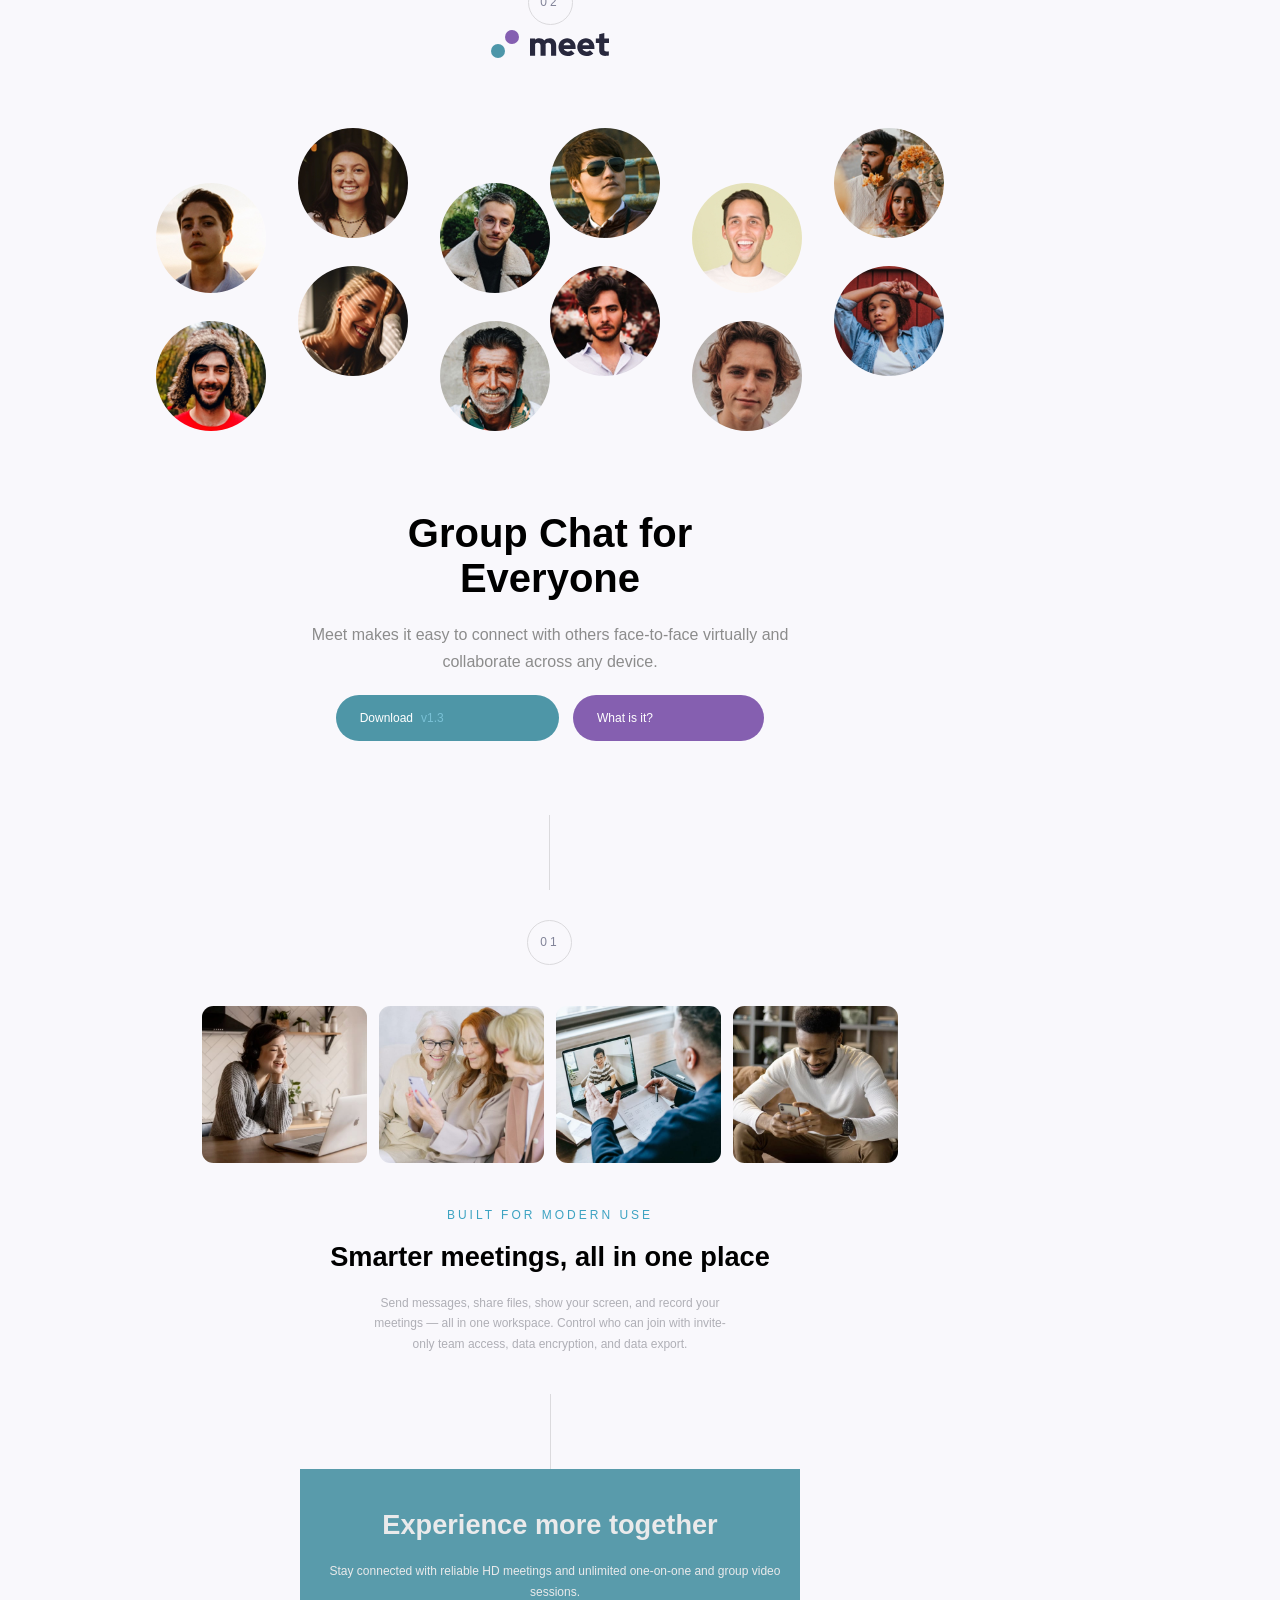
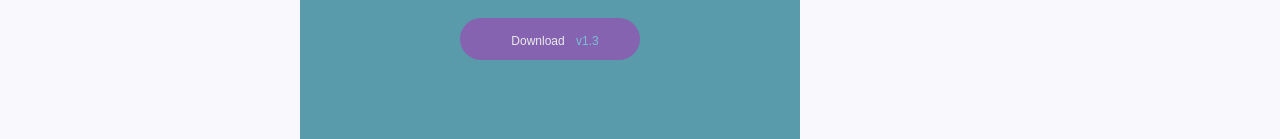
==== commit c6e648c8: "Another attempt to fix the tablet version" ====
--- a/index.html
+++ b/index.html
@@ -51,7 +51,7 @@
         </section>  
         <section class="page-3 page-3-style center-text">
           <h1 class="page-3__h1--modify">Experience more together</h1>
-          <p class="page-3__p--modify center-text">
+          <p class="page-3__p--modify">
             Stay connected with reliable HD meetings and unlimited one-on-one and group video sessions.
           </p>
           <a href="#" class="page-3__btn-download--modify btn-style">Download <span class="version">v1.3</span></a>
--- a/style.css
+++ b/style.css
@@ -121,7 +121,6 @@
   border: 1px solid hsl(260, 4%, 86%);
   border-radius: 50%;
   padding: 11px;
-  margin-top: 0;
   margin-bottom: 1rem;
 }
 
@@ -130,19 +129,19 @@
 }
 
 .page-marker--modify-overlay {
+  position: absolute;
   top: -20px;
-  z-index: 10;
+  margin-top: 0;
   background-color: hsl(255, 40%, 98%);
+  z-index: 100;
 }
 
 .page-2 {
   display: flex;
-  flex-direction: row;
   flex-wrap: wrap;
   justify-content: center;
   align-items: center;
   gap: 12px;
-  min-height: 30vh;
 }
 
 .page-2__img {
@@ -176,7 +175,7 @@
 }
 
 .page-3 {
-  height: 35vh;
+  
 }
 
 .page-3-style {
@@ -185,7 +184,6 @@
   margin-top: -39px;
   position: relative;
   max-width: 500px;
- 
 }
 
 .page-3__h1--modify,
@@ -240,20 +238,25 @@
 }
 
 /*Media Queries*/
-@media (min-width: 780px) {
-  .page-1 {
-    margin-right: 60px;
-  }
-
+@media (min-width: 768px) {
+  .hero {
+    gap: 70px;
+  }
+
+  .page-1-title, 
+  .page-1-text {
+    text-align: center;
+  }
+  
   .page-1-title {
+    width: 35%;
     font-size: 2.5rem;
-    padding-top: 80px;
+    padding-top: 50px;
   }
 
   .page-1-text {
     font-size: 16px;
-    padding-left: 6rem;
-    padding-right: 7rem;
+    width: 48%;
   } 
 
   .btn {
@@ -262,7 +265,7 @@
     gap: 14px;
     justify-content: center;
     flex-wrap: wrap;
-    width: 60%;
+    width: 58%;
     min-height: 25vh;
   }
 
@@ -276,7 +279,8 @@
 
   .btn-style {
     font-size: 12px;
-    padding-top: 10px;
+    padding-top: 16px;
+    padding-left: 24px;
   }
 
   .page-1 .vertical-line-align {
@@ -289,15 +293,9 @@
   }
 
   .page-2 {
-    display: flex;
-    flex-direction: row;
-    justify-content: center;
-    flex-wrap: wrap;
     width: 75%;
     margin: auto;
-    margin-left: 55px;
     margin-top: -75px;
-    gap: 16px;
   }
 
   .page-2__img {
@@ -308,16 +306,23 @@
 
   .page-2-ad-text {
     width: 75%;
+    display: flex;
+    flex-direction: column;
+    align-items: center;
     min-height: 25vh;
   }
 
-  .page-3__h1--modify {
-    padding-top: 10px;
-  }
-
-  .page-3__p--modify {
-    padding-left: 70px;
-    padding-bottom: 30px;
+  .page-marker--modify-overlay {
+    position: absolute;
+    z-index: 10;
+    background-color: hsl(255, 40%, 98%);
+  }
+
+  .page-3 {
+    margin: auto;
+    width: 60%;
+    height: 30vh;
+    position: relative;
   }
 
   .page-3__btn-download--modify {
@@ -328,6 +333,6 @@
   }
 
   .btn-style {
-    margin-bottom: 30px;
+    margin-bottom: 20px;
   }
 }
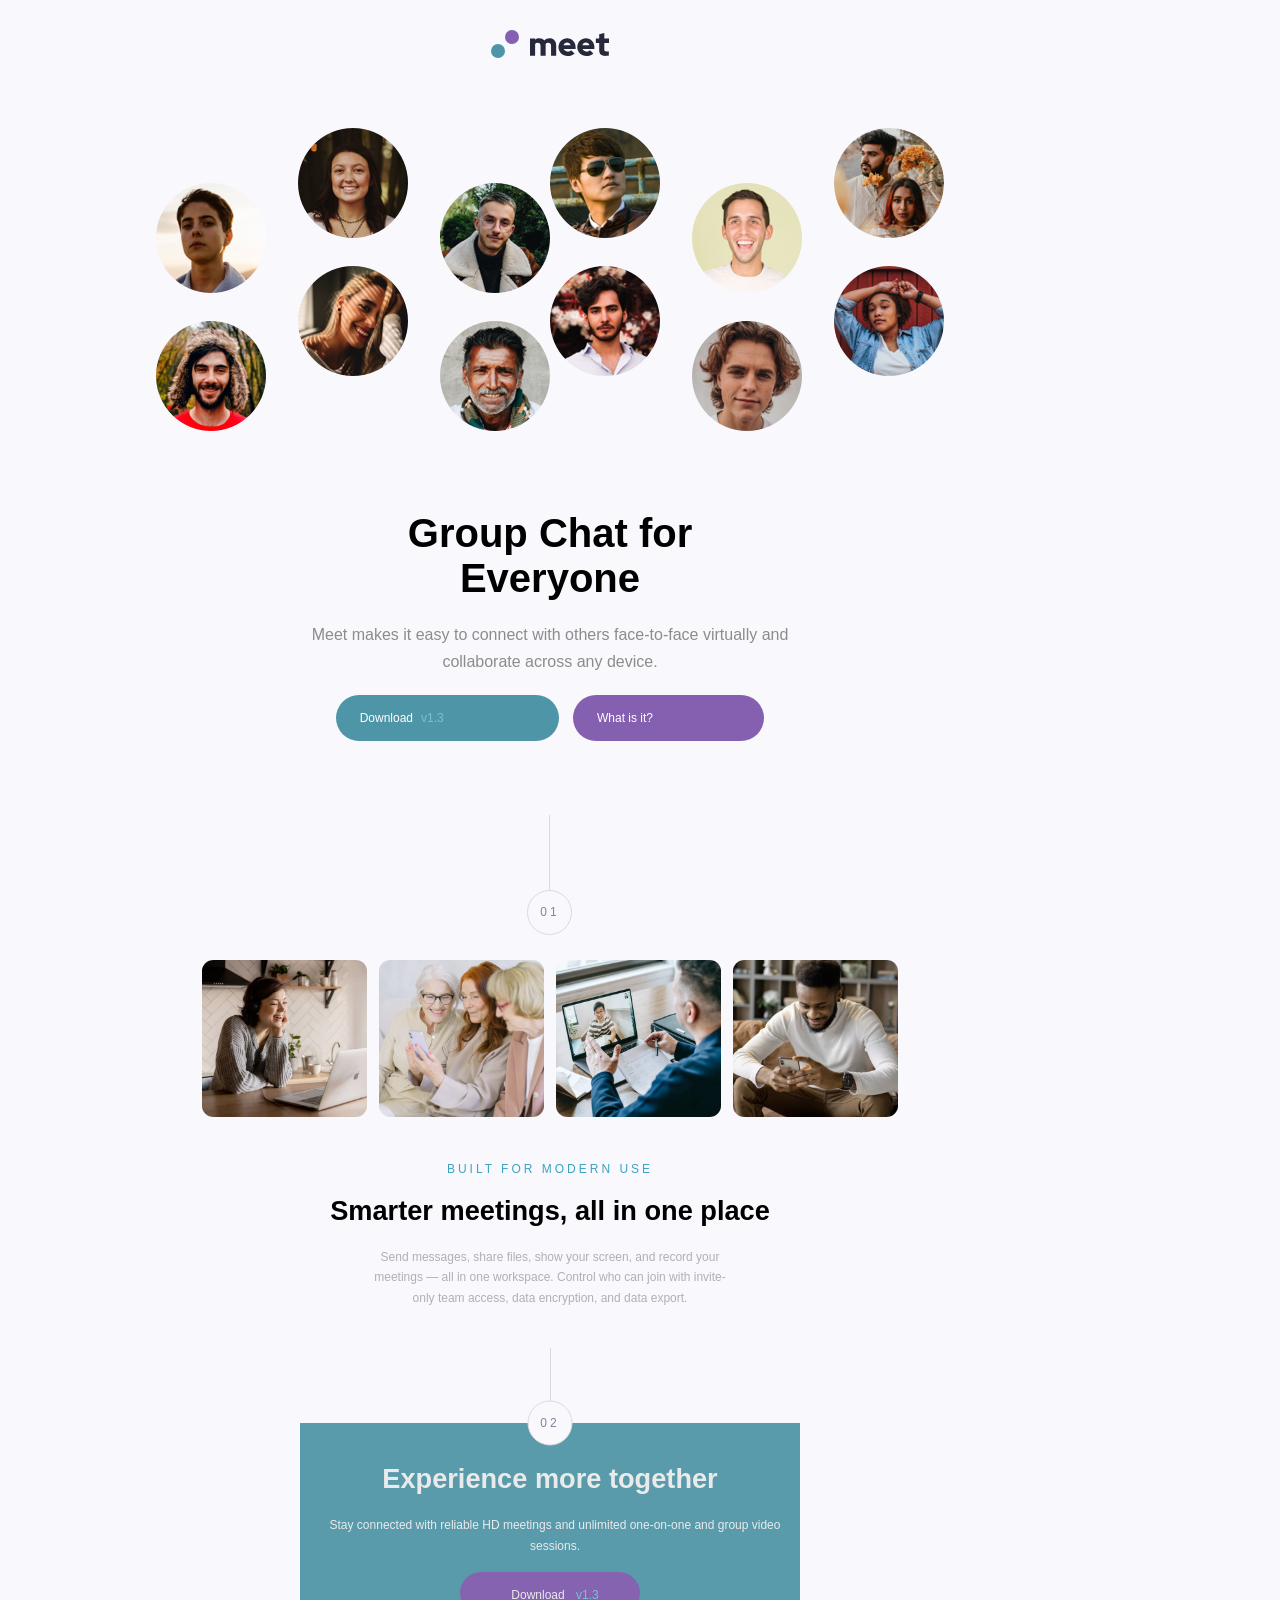
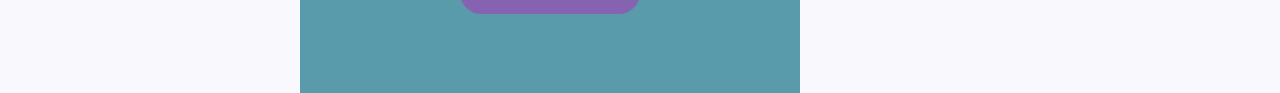
==== commit fa847ec8: "Modifying page marker code following chatGpt recommendations" ====
--- a/index.html
+++ b/index.html
@@ -44,9 +44,13 @@
               <p class="page-2__p--modify">Send messages, share files, show your screen, and record your meetings — all in one 
                 workspace. Control who can join with invite-only team access, data encryption, and data export.</p>
               <div class="vertical-line-align">
-                  <div class="vertical-line"></div>
+                <div class="vertical-line"></div>
+                <div>
                   <p class="page-marker page-marker--modify page-marker--modify-overlay">02</p>
+                </div>
+            
               </div>
+             
           </div>
         </section>  
         <section class="page-3 page-3-style center-text">
--- a/style.css
+++ b/style.css
@@ -116,24 +116,24 @@
 }
 
 .page-marker {
+  display: flex;
+  align-items: center;
+  justify-content: center;
+}
+
+.page-marker--modify {
   width: 45px;
   height: 45px;
+  color: hsl(235, 10%, 55%);
   border: 1px solid hsl(260, 4%, 86%);
   border-radius: 50%;
-  padding: 11px;
-  margin-bottom: 1rem;
-}
-
-.page-marker--modify {
-  color: hsl(235, 10%, 55%);
+  margin-top: 0;
 }
 
 .page-marker--modify-overlay {
   position: absolute;
-  top: -20px;
-  margin-top: 0;
   background-color: hsl(255, 40%, 98%);
-  z-index: 100;
+  z-index: 10;
 }
 
 .page-2 {
@@ -181,9 +181,9 @@
 .page-3-style {
   background-color: hsl(192, 33%, 51%);
   color: hsl(260, 4%, 86%);
-  margin-top: -39px;
-  position: relative;
+  /* margin-top: 39px; */
   max-width: 500px;
+  
 }
 
 .page-3__h1--modify,
@@ -312,17 +312,30 @@
     min-height: 25vh;
   }
 
+  .vertical-line-align {
+    position: relative;
+    overflow: visible;
+  }
+
+  .page-marker {
+    display: flex;
+    align-items: center;
+    justify-content: center;
+  }
+
   .page-marker--modify-overlay {
     position: absolute;
+    top: 100%;
+    left: 50%;
+    transform: translate(-50%, -50%);
+    background-color: hsl(255, 40%, 98%);
     z-index: 10;
-    background-color: hsl(255, 40%, 98%);
   }
 
   .page-3 {
     margin: auto;
     width: 60%;
     height: 30vh;
-    position: relative;
   }
 
   .page-3__btn-download--modify {
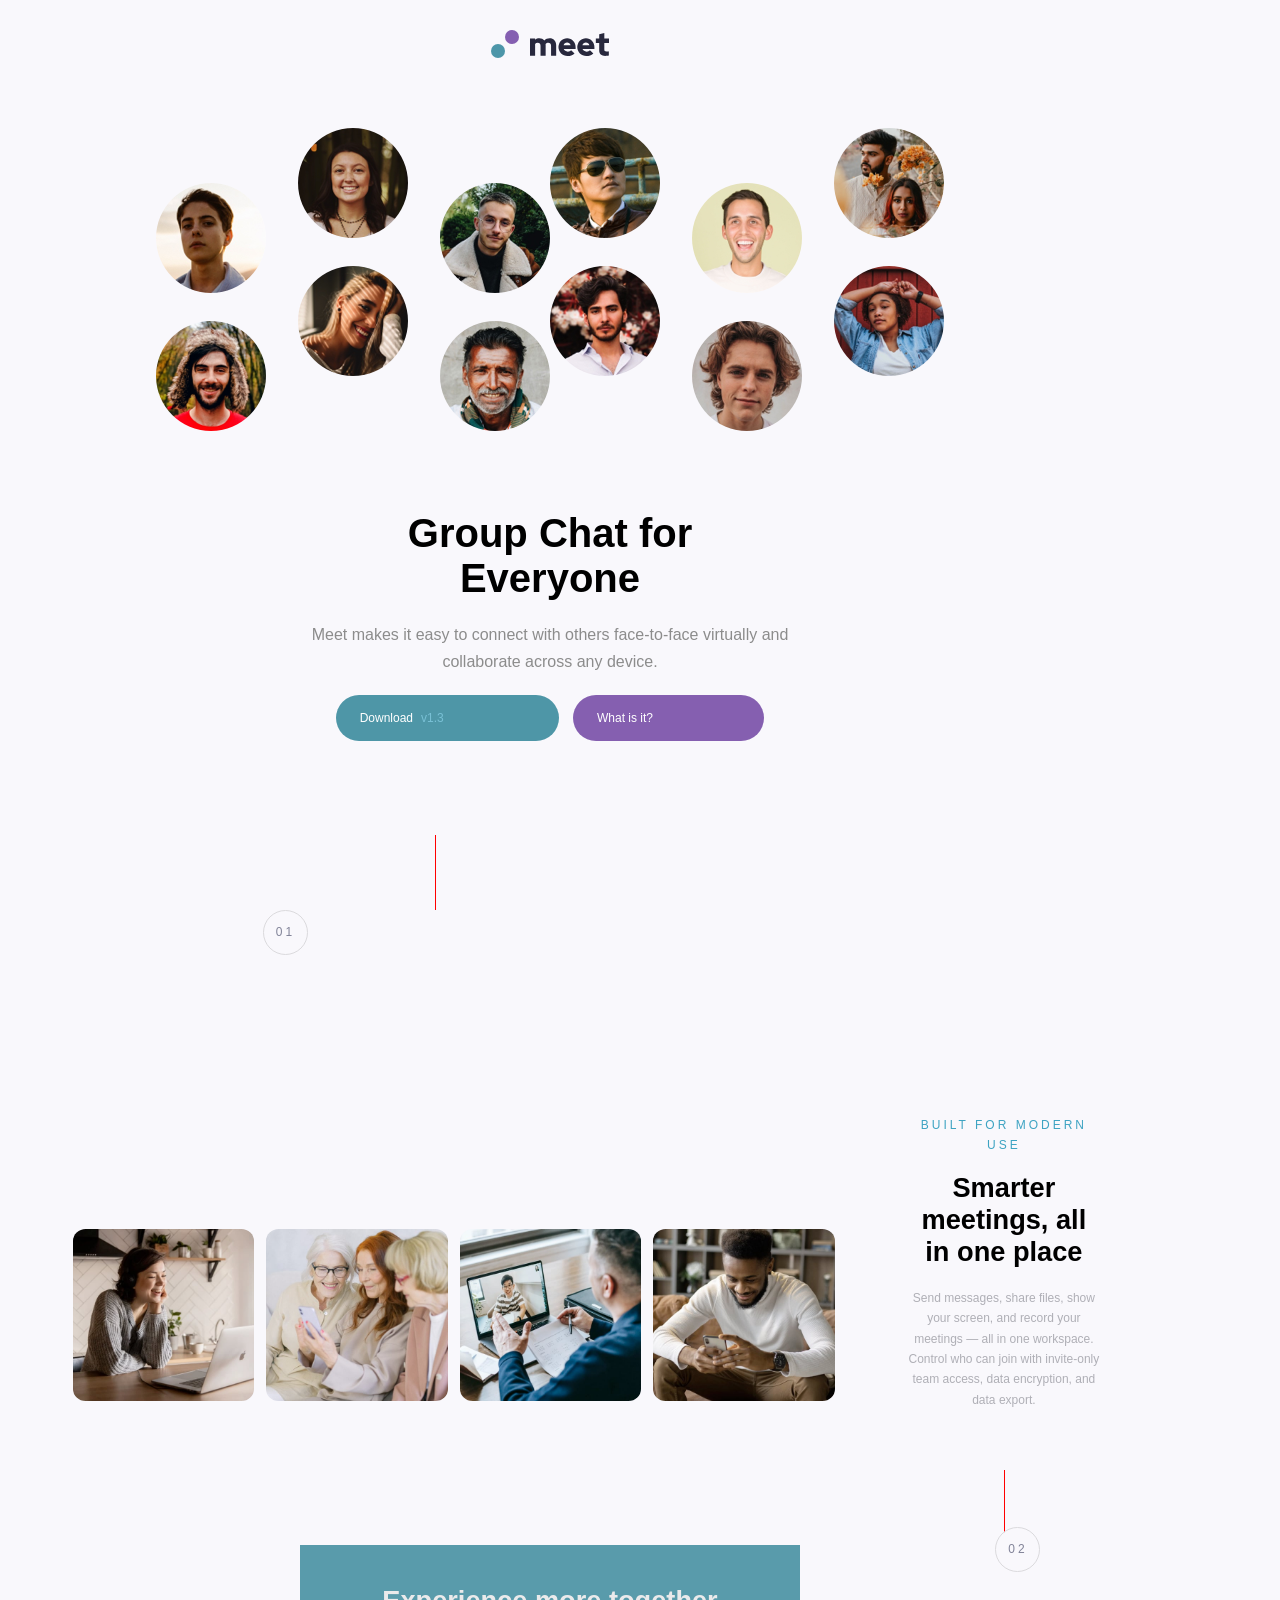
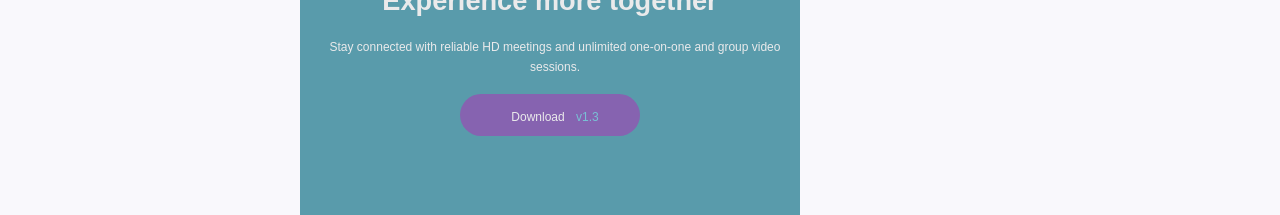
==== commit 800628d8: "Another feeble attempt to cobble a solution together" ====
--- a/index.html
+++ b/index.html
@@ -28,29 +28,29 @@
                 <div class="vertical-line-align">
                     <div class="vertical-line">
                 </div>
-                <div> 
-                    <p class="page-marker center-text page-marker--modify">01</p>
+                <div class="page-marker-align"> 
+                    <p class="page-marker page-marker--modify">01</p>
                 </div> 
             </div>
         </section>
         <section class="page-2">
-          <img src="assets/desktop/image-woman-in-videocall.jpg" class="page-2__img" alt="woman videocall">
-          <img src="assets/desktop/image-women-videochatting.jpg" class="page-2__img" alt="women videocall">
-          <img src="assets/desktop/image-men-in-meeting.jpg" class="page-2__img" alt="men meeting">
-          <img src="assets/desktop/image-man-texting.jpg" class="page-2__img" alt="man texting">
+          <div class="page-2-images">
+            <img src="assets/desktop/image-woman-in-videocall.jpg" class="page-2__img" alt="woman videocall">
+            <img src="assets/desktop/image-women-videochatting.jpg" class="page-2__img" alt="women videocall">
+            <img src="assets/desktop/image-men-in-meeting.jpg" class="page-2__img" alt="men meeting">
+            <img src="assets/desktop/image-man-texting.jpg" class="page-2__img" alt="man texting">
+          </div>
           <div class="page-2-ad-text center-text">
               <p>Built for modern use</p>
               <h1 class="page-2__h1--modify">Smarter meetings, all in one place</h1>
               <p class="page-2__p--modify">Send messages, share files, show your screen, and record your meetings — all in one 
                 workspace. Control who can join with invite-only team access, data encryption, and data export.</p>
-              <div class="vertical-line-align">
+              <div class="vertical-2-line-align">
                 <div class="vertical-line"></div>
-                <div>
+                <div class="page-2-marker-align">
                   <p class="page-marker page-marker--modify page-marker--modify-overlay">02</p>
                 </div>
-            
               </div>
-             
           </div>
         </section>  
         <section class="page-3 page-3-style center-text">
--- a/style.css
+++ b/style.css
@@ -102,17 +102,32 @@
   background: #855fb0;
 } 
 
+/*                Aligning the page marker for page 2.  */
 .vertical-line-align {
-  display: flex;
-  flex-direction: column;
-  justify-content: center;
-  align-items: center;
+  position: relative;
+  left: 12%;
+}  
+
+.vertical-2-line-align {
+  position: relative;
+  left: 50%;
 }
 
 .vertical-line {
-  border-left: 1px solid hsl(260, 4%, 86%);
+  /* border-left: 1px solid hsl(260, 4%, 86%); */
+  border-left: 1px solid red;
   height: 75px;
-  margin-top: 40px;
+  margin-top: 60px;
+}
+
+.page-marker-align {
+  position: relative;
+  left: -45%;
+}
+
+.page-2-marker-align {
+  position: relative;
+  left: -10%;
 }
 
 .page-marker {
@@ -128,15 +143,23 @@
   border: 1px solid hsl(260, 4%, 86%);
   border-radius: 50%;
   margin-top: 0;
+  /* left: 10%; */
 }
 
 .page-marker--modify-overlay {
   position: absolute;
+  left: 15%;
+  transform: translate(-50%, -50%); 
   background-color: hsl(255, 40%, 98%);
   z-index: 10;
 }
 
+/* page-2 class is empty but it is coded to be a placeholder/identifier. */
 .page-2 {
+
+}
+
+.page-2-images {
   display: flex;
   flex-wrap: wrap;
   justify-content: center;
@@ -175,7 +198,7 @@
 }
 
 .page-3 {
-  
+  margin-top: 0;
 }
 
 .page-3-style {
@@ -293,9 +316,9 @@
   }
 
   .page-2 {
-    width: 75%;
-    margin: auto;
-    margin-top: -75px;
+    display: flex;
+    align-items: center;
+    justify-content: center;
   }
 
   .page-2__img {
@@ -305,11 +328,7 @@
   }
 
   .page-2-ad-text {
-    width: 75%;
-    display: flex;
-    flex-direction: column;
-    align-items: center;
-    min-height: 25vh;
+    max-width: 500px;
   }
 
   .vertical-line-align {
@@ -326,8 +345,8 @@
   .page-marker--modify-overlay {
     position: absolute;
     top: 100%;
-    left: 50%;
-    transform: translate(-50%, -50%);
+    /* left: 50%; */
+    transform: translate(-40%, -40%);
     background-color: hsl(255, 40%, 98%);
     z-index: 10;
   }
